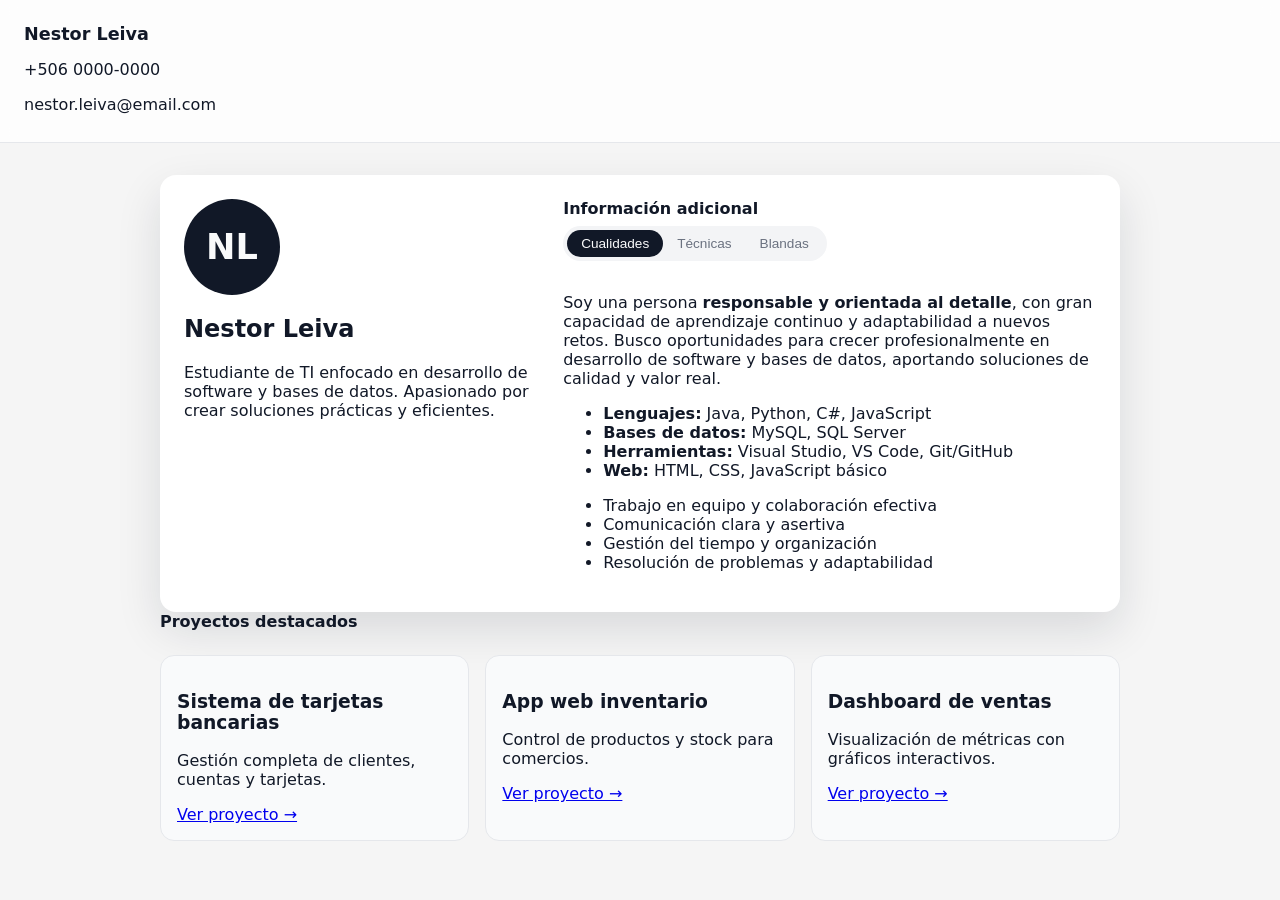
==== index.html @ b4710c5a "add web index" ====
<!DOCTYPE html>
<html lang="es">

<head>
    <meta charset="UTF-8">
    <meta name="viewport" content="width=device-width, initial-scale=1.0">
    <title>Nestor Leiva - Portafolio</title>
    <link rel="stylesheet" href="estilos.css">
</head>

<body>
    <!-- Header fijo con datos siempre visibles -->
    <header class="header">
        <div class="header-content">
            <h1>Nestor Leiva</h1>
            <div class="contact-info">
                <p>+506 0000-0000</p>
                <p>nestor.leiva@email.com</p>
            </div>
        </div>
    </header>

    <main class="main-wrapper">
        <!-- Card principal -->
        <div class="card">
            <!-- Avatar -->
            <div class="profile-section">
                <div class="avatar">NL</div>
                <h2 class="name">Nestor Leiva</h2>
                <p class="bio">
                    Estudiante de TI enfocado en desarrollo de software y bases de datos.
                    Apasionado por crear soluciones prácticas y eficientes.
                </p>
            </div>

            <!-- Secciones dinámicas con tabs -->
            <div class="content-section">
                <div class="section-title">Información adicional</div>

                <!-- Tabs -->
                <div class="tabs">
                    <button class="tab-btn active" data-section="cualidades">Cualidades</button>
                    <button class="tab-btn" data-section="tecnicas">Técnicas</button>
                    <button class="tab-btn" data-section="blandas">Blandas</button>
                </div>

                <!-- Contenido de tabs -->
                <div id="cualidades" class="tab-content active">
                    <p>
                        Soy una persona <strong>responsable y orientada al detalle</strong>, con gran capacidad
                        de aprendizaje continuo y adaptabilidad a nuevos retos. Busco oportunidades para crecer
                        profesionalmente en desarrollo de software y bases de datos, aportando soluciones de
                        calidad y valor real.
                    </p>
                </div>

                <div id="tecnicas" class="tab-content">
                    <ul class="skills-list">
                        <li><strong>Lenguajes:</strong> Java, Python, C#, JavaScript</li>
                        <li><strong>Bases de datos:</strong> MySQL, SQL Server</li>
                        <li><strong>Herramientas:</strong> Visual Studio, VS Code, Git/GitHub</li>
                        <li><strong>Web:</strong> HTML, CSS, JavaScript básico</li>
                    </ul>
                </div>

                <div id="blandas" class="tab-content">
                    <ul class="skills-list">
                        <li>Trabajo en equipo y colaboración efectiva</li>
                        <li>Comunicación clara y asertiva</li>
                        <li>Gestión del tiempo y organización</li>
                        <li>Resolución de problemas y adaptabilidad</li>
                    </ul>
                </div>
            </div>
        </div>

        <!-- Proyectos -->
        <div class="projects-section">
            <div class="section-title">Proyectos destacados</div>

            <div class="projects-grid">
                <div class="project-card">
                    <h3>Sistema de tarjetas bancarias</h3>
                    <p>Gestión completa de clientes, cuentas y tarjetas.</p>
                    <a href="proyecto1.html" class="project-link">Ver proyecto →</a>
                </div>

                <div class="project-card">
                    <h3>App web inventario</h3>
                    <p>Control de productos y stock para comercios.</p>
                    <a href="proyecto2.html" class="project-link">Ver proyecto →</a>
                </div>

                <div class="project-card">
                    <h3>Dashboard de ventas</h3>
                    <p>Visualización de métricas con gráficos interactivos.</p>
                    <a href="proyecto3.html" class="project-link">Ver proyecto →</a>
                </div>
            </div>
        </div>
    </main>

    <script src="script.js"></script>
</body>

</html>
---- estilos.css ----
body {
  margin: 0;
  min-height: 100vh;
  background: #f5f5f5;
  color: #111827;
  font-family: system-ui, -apple-system, BlinkMacSystemFont, "Segoe UI", sans-serif;
}

.header {
  position: sticky;
  top: 0;
  z-index: 10;
  background: #ffffffcc;
  backdrop-filter: blur(8px);
  border-bottom: 1px solid #e5e7eb;
  padding: 12px 24px;
  display: flex;
  justify-content: space-between;
  align-items: center;
}

.header h1 {
  font-size: 1.1rem;
  font-weight: 600;
}

.header .contact {
  font-size: 0.9rem;
  text-align: right;
}

.main-wrapper {
  max-width: 960px;
  margin: 32px auto;
  padding: 0 16px;
}

.card {
  background: #ffffff;
  border-radius: 16px;
  padding: 24px;
  box-shadow: 0 18px 45px rgba(15, 23, 42, 0.12);
  display: grid;
  grid-template-columns: minmax(0, 2fr) minmax(0, 3fr);
  gap: 24px;
}

.avatar {
  width: 96px;
  height: 96px;
  border-radius: 999px;
  background: #111827;
  color: #f9fafb;
  display: flex;
  align-items: center;
  justify-content: center;
  font-size: 2.2rem;
  font-weight: 600;
  margin-bottom: 16px;
}

.section-title {
  font-size: 1rem;
  font-weight: 600;
  margin-bottom: 8px;
}

.tabs {
  display: inline-flex;
  border-radius: 999px;
  background: #f3f4f6;
  padding: 4px;
  margin-bottom: 16px;
}

.tab-btn {
  border: none;
  background: transparent;
  padding: 6px 14px;
  border-radius: 999px;
  font-size: 0.85rem;
  cursor: pointer;
  color: #6b7280;
}

.tab-btn.active {
  background: #111827;
  color: #f9fafb;
}

.hidden {
  display: none;
}

.projects-grid {
  margin-top: 24px;
  display: grid;
  grid-template-columns: repeat(auto-fit, minmax(220px, 1fr));
  gap: 16px;
}

.project-card {
  background: #f9fafb;
  border-radius: 14px;
  padding: 16px;
  border: 1px solid #e5e7eb;
}

.btn {
  display: inline-block;
  margin-top: 10px;
  padding: 8px 12px;
  border-radius: 999px;
  text-decoration: none;
  font-size: 0.85rem;
  background: #111827;
  color: #f9fafb;
}
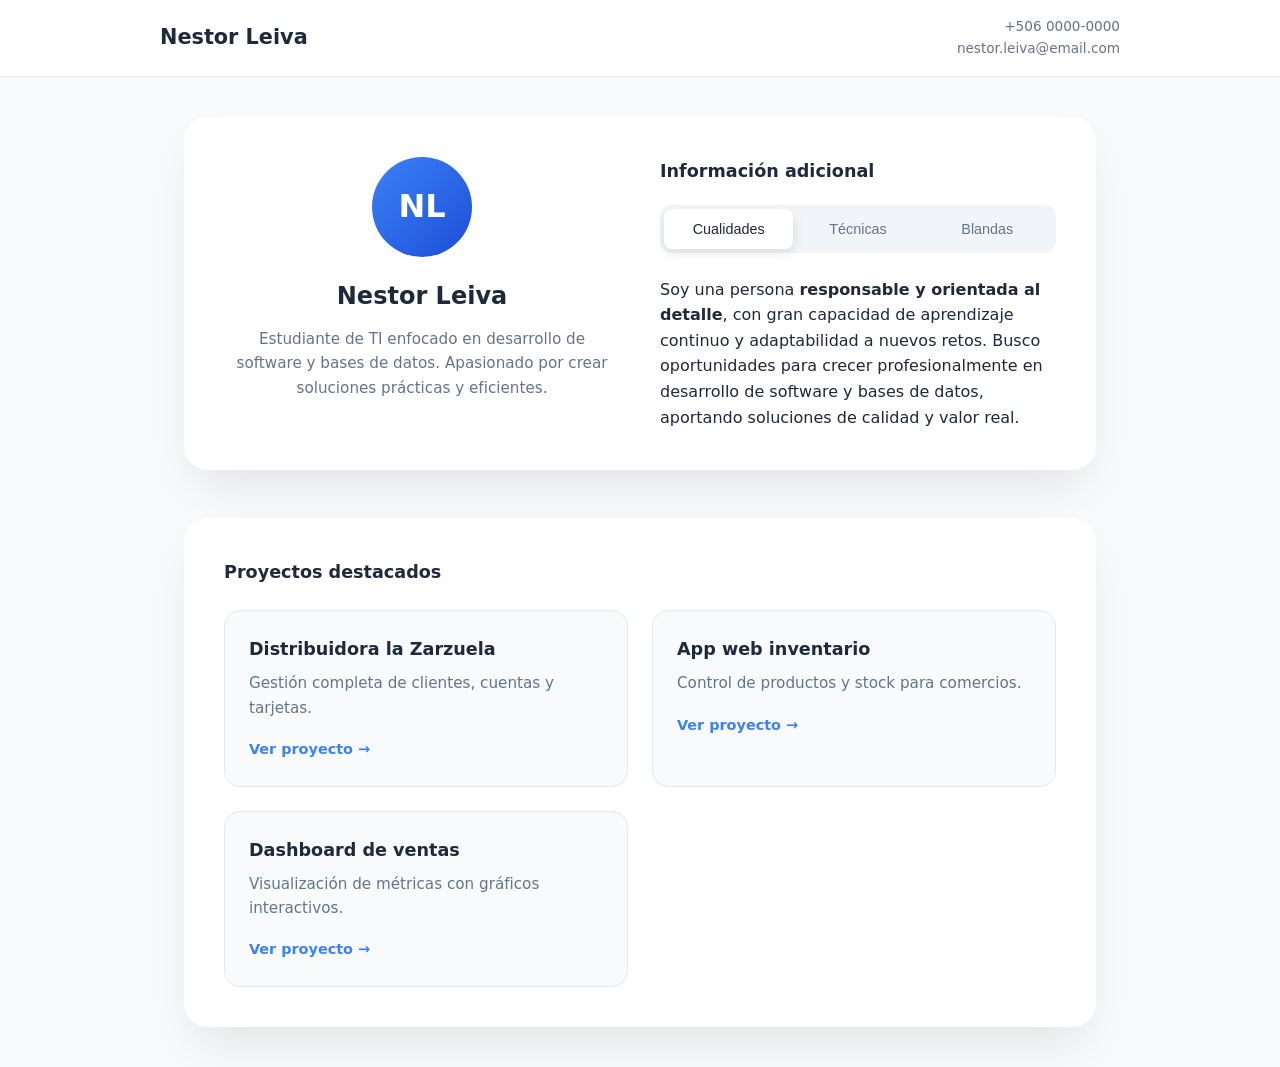
==== commit 57df2c0d: "cambios link proyecto 1" ====
--- a/index.html
+++ b/index.html
@@ -80,7 +80,7 @@
 
             <div class="projects-grid">
                 <div class="project-card">
-                    <h3>Sistema de tarjetas bancarias</h3>
+                    <h3>Distribuidora la Zarzuela</h3>
                     <p>Gestión completa de clientes, cuentas y tarjetas.</p>
                     <a href="proyecto1.html" class="project-link">Ver proyecto →</a>
                 </div>
--- a/estilos.css
+++ b/estilos.css
@@ -1,118 +1,441 @@
+* {
+  margin: 0;    /* Elimina márgenes por defecto */
+  padding: 0;   /* Elimina rellenos por defecto */
+  box-sizing: border-box; /* Ancho/alto incluye border+padding */
+}
+
 body {
-  margin: 0;
-  min-height: 100vh;
-  background: #f5f5f5;
-  color: #111827;
   font-family: system-ui, -apple-system, BlinkMacSystemFont, "Segoe UI", sans-serif;
+  background: #f8fafc;
+  color: #1e293b;
+  line-height: 1.6;
 }
 
 .header {
   position: sticky;
   top: 0;
-  z-index: 10;
-  background: #ffffffcc;
-  backdrop-filter: blur(8px);
-  border-bottom: 1px solid #e5e7eb;
-  padding: 12px 24px;
+  z-index: 100;
+  background: rgba(255, 255, 255, 0.95);
+  backdrop-filter: blur(20px);
+  border-bottom: 1px solid #e2e8f0;
+  padding: 16px 24px;
+}
+
+.header-content {
+  max-width: 960px;
+  margin: 0 auto;
   display: flex;
   justify-content: space-between;
   align-items: center;
 }
 
 .header h1 {
-  font-size: 1.1rem;
-  font-weight: 600;
-}
-
-.header .contact {
-  font-size: 0.9rem;
+  font-size: 1.3rem;
+  font-weight: 700;
+  color: #1e293b;
+}
+
+.contact-info p {
+  font-size: 0.85rem;
+  color: #64748b;
+  margin: 0;
   text-align: right;
 }
 
 .main-wrapper {
   max-width: 960px;
-  margin: 32px auto;
-  padding: 0 16px;
+  margin: 0 auto;
+  padding: 40px 24px;
 }
 
 .card {
   background: #ffffff;
-  border-radius: 16px;
-  padding: 24px;
-  box-shadow: 0 18px 45px rgba(15, 23, 42, 0.12);
+  border-radius: 24px;
+  padding: 40px;
+  box-shadow: 0 25px 50px -12px rgba(0, 0, 0, 0.1);
   display: grid;
-  grid-template-columns: minmax(0, 2fr) minmax(0, 3fr);
-  gap: 24px;
+  grid-template-columns: 1fr 1fr;
+  gap: 40px;
+  margin-bottom: 48px;
+}
+
+.profile-section {
+  text-align: center;
 }
 
 .avatar {
-  width: 96px;
-  height: 96px;
-  border-radius: 999px;
-  background: #111827;
-  color: #f9fafb;
+  width: 100px;
+  height: 100px;
+  border-radius: 50%;
+  background: linear-gradient(135deg, #3b82f6, #1d4ed8);
+  color: white;
   display: flex;
   align-items: center;
   justify-content: center;
-  font-size: 2.2rem;
-  font-weight: 600;
-  margin-bottom: 16px;
+  font-size: 2rem;
+  font-weight: 700;
+  margin: 0 auto 20px;
+}
+
+.name {
+  font-size: 1.5rem;
+  font-weight: 700;
+  margin-bottom: 12px;
+  color: #1e293b;
+}
+
+.bio {
+  color: #64748b;
+  font-size: 0.95rem;
 }
 
 .section-title {
-  font-size: 1rem;
-  font-weight: 600;
-  margin-bottom: 8px;
+  font-size: 1.1rem;
+  font-weight: 700;
+  margin-bottom: 20px;
+  color: #1e293b;
 }
 
 .tabs {
-  display: inline-flex;
-  border-radius: 999px;
-  background: #f3f4f6;
+  display: flex;
+  background: #f1f5f9;
+  border-radius: 12px;
   padding: 4px;
-  margin-bottom: 16px;
+  margin-bottom: 24px;
 }
 
 .tab-btn {
+  flex: 1;
   border: none;
   background: transparent;
-  padding: 6px 14px;
-  border-radius: 999px;
+  padding: 12px 8px;
+  border-radius: 8px;
+  font-size: 0.9rem;
+  cursor: pointer;
+  color: #64748b;
+  font-weight: 500;
+  transition: all 0.2s;
+}
+
+.tab-btn.active,
+.tab-btn:hover {
+  background: #ffffff;
+  color: #1e293b;
+  box-shadow: 0 4px 12px rgba(0, 0, 0, 0.1);
+}
+
+.tab-content {
+  display: none;
+}
+
+.tab-content.active {
+  display: block;
+}
+
+.skills-list {
+  list-style: none;
+}
+
+.skills-list li {
+  padding: 8px 0;
+  color: #475569;
+}
+
+.skills-list li strong {
+  color: #1e293b;
+}
+
+.projects-section {
+  background: #ffffff;
+  border-radius: 24px;
+  padding: 40px;
+  box-shadow: 0 25px 50px -12px rgba(0, 0, 0, 0.1);
+}
+
+.projects-grid {
+  display: grid;
+  grid-template-columns: repeat(auto-fit, minmax(280px, 1fr));
+  gap: 24px;
+  margin-top: 24px;
+}
+
+.project-card {
+  padding: 24px;
+  border-radius: 16px;
+  background: #f8fafc;
+  border: 1px solid #e2e8f0;
+  transition: all 0.2s;
+}
+
+.project-card:hover {
+  transform: translateY(-4px);
+  box-shadow: 0 20px 40px rgba(0, 0, 0, 0.1);
+}
+
+.project-card h3 {
+  font-size: 1.1rem;
+  font-weight: 700;
+  margin-bottom: 8px;
+  color: #1e293b;
+}
+
+.project-card p {
+  color: #64748b;
+  margin-bottom: 16px;
+  font-size: 0.95rem;
+}
+
+.project-link {
+  display: inline-flex;
+  align-items: center;
+  gap: 8px;
+  color: #3b82f6;
+  text-decoration: none;
+  font-weight: 600;
+  font-size: 0.9rem;
+}
+
+.project-link:hover {
+  color: #1d4ed8;
+}
+
+.project-detail-card {
+  background: #ffffff;
+  border-radius: 24px;
+  padding: 48px;
+  box-shadow: 0 25px 50px -12px rgba(0, 0, 0, 0.1);
+  display: grid;
+  grid-template-columns: 1fr 2fr;
+  gap: 48px;
+  margin-bottom: 48px;
+}
+
+.project-image-section {
+  display: flex;
+  flex-direction: column;
+  align-items: center;
+  justify-content: center;
+}
+
+.project-image-placeholder {
+  width: 100%;
+  height: 300px;
+  border-radius: 16px;
+  background: linear-gradient(135deg, #f1f5f9, #e2e8f0);
+  border: 2px dashed #cbd5e1;
+  display: flex;
+  flex-direction: column;
+  align-items: center;
+  justify-content: center;
+  gap: 12px;
+  color: #64748b;
+  font-size: 4rem;
+}
+
+.project-title {
+  font-size: 2.2rem;
+  font-weight: 800;
+  line-height: 1.2;
+  margin-bottom: 16px;
+  background: linear-gradient(135deg, #1e293b, #334155);
+  -webkit-background-clip: text;
+  -webkit-text-fill-color: transparent;
+  background-clip: text;
+}
+
+.project-meta {
+  display: flex;
+  flex-wrap: wrap;
+  gap: 12px;
+  margin-bottom: 32px;
+}
+
+.meta-item {
+  background: #f1f5f9;
+  padding: 6px 12px;
+  border-radius: 20px;
   font-size: 0.85rem;
-  cursor: pointer;
-  color: #6b7280;
-}
-
-.tab-btn.active {
-  background: #111827;
-  color: #f9fafb;
-}
-
-.hidden {
-  display: none;
-}
-
-.projects-grid {
-  margin-top: 24px;
+  font-weight: 500;
+  color: #475569;
+}
+
+.project-description {
+  font-size: 1.05rem;
+  line-height: 1.7;
+  color: #475569;
+  margin-bottom: 32px;
+}
+
+.tech-stack {
   display: grid;
-  grid-template-columns: repeat(auto-fit, minmax(220px, 1fr));
+  grid-template-columns: repeat(auto-fit, minmax(250px, 1fr));
   gap: 16px;
-}
-
-.project-card {
-  background: #f9fafb;
-  border-radius: 14px;
+  margin-bottom: 32px;
+}
+
+.tech-item {
+  background: #f8fafc;
   padding: 16px;
-  border: 1px solid #e5e7eb;
-}
-
-.btn {
-  display: inline-block;
-  margin-top: 10px;
-  padding: 8px 12px;
-  border-radius: 999px;
+  border-radius: 12px;
+  border-left: 4px solid #3b82f6;
+}
+
+.features-list {
+  list-style: none;
+  margin-bottom: 32px;
+}
+
+.features-list li {
+  padding: 12px 0;
+  padding-left: 24px;
+  position: relative;
+  color: #475569;
+}
+
+.features-list li::before {
+  content: "✓";
+  position: absolute;
+  left: 0;
+  color: #10b981;
+  font-weight: bold;
+}
+
+.academic-info {
+  background: linear-gradient(135deg, #f8fafc, #f1f5f9);
+  padding: 24px;
+  border-radius: 16px;
+  border-left: 4px solid #f59e0b;
+}
+
+.back-btn {
+  display: inline-flex;
+  align-items: center;
+  gap: 8px;
+  color: #3b82f6;
   text-decoration: none;
-  font-size: 0.85rem;
-  background: #111827;
-  color: #f9fafb;
-}
+  font-weight: 600;
+  font-size: 0.95rem;
+  padding: 8px 16px;
+  border-radius: 8px;
+  background: rgba(59, 130, 246, 0.1);
+  transition: all 0.2s;
+}
+
+.back-btn:hover {
+  background: rgba(59, 130, 246, 0.2);
+  color: #1d4ed8;
+}
+
+/* RESPONSIVE PARA PROYECTOS */
+@media (max-width: 768px) {
+  .project-detail-card {
+    grid-template-columns: 1fr;
+    gap: 32px;
+    padding: 32px 24px;
+  }
+  
+  .project-image-placeholder {
+    height: 200px;
+  }
+  
+  .project-title {
+    font-size: 1.8rem;
+  }
+}
+
+
+/* repositorio Git*/
+
+.project-image {
+  width: 100%;
+  height: 300px;
+  object-fit: cover;
+  border-radius: 16px;
+  box-shadow: 0 10px 30px rgba(0,0,0,0.2);
+}
+
+.github-link {
+  margin: 24px 0;
+  text-align: center;
+}
+
+.github-btn {
+  display: inline-flex !important;
+  align-items: center;
+  gap: 12px;
+  padding: 14px 24px;
+  background: linear-gradient(135deg, #24292e, #1a1f23);
+  color: white !important;
+  text-decoration: none !important;
+  border-radius: 12px;
+  font-weight: 600;
+  font-size: 1rem;
+  transition: all 0.3s ease;
+  box-shadow: 0 8px 25px rgba(36, 41, 46, 0.3);
+  border: none;
+}
+
+.github-btn:hover {
+  transform: translateY(-2px);
+  box-shadow: 0 12px 35px rgba(36, 41, 46, 0.4);
+  background: linear-gradient(135deg, #2d363b, #21262d);
+}
+
+
+
+
+
+
+
+
+
+
+
+
+
+
+
+
+
+
+
+
+
+
+
+
+
+
+
+
+
+
+
+/* Responsive */
+@media (max-width: 768px) {
+  .header-content {
+    flex-direction: column;
+    gap: 8px;
+    text-align: center;
+  }
+
+  .card {
+    grid-template-columns: 1fr;
+    gap: 32px;
+    padding: 32px 24px;
+  }
+
+  .main-wrapper,
+  .projects-section {
+    padding: 24px 16px;
+  }
+
+  .tabs {
+    flex-direction: column;
+  }
+
+  .tab-btn {
+    margin-bottom: 4px;
+  }
+}
+
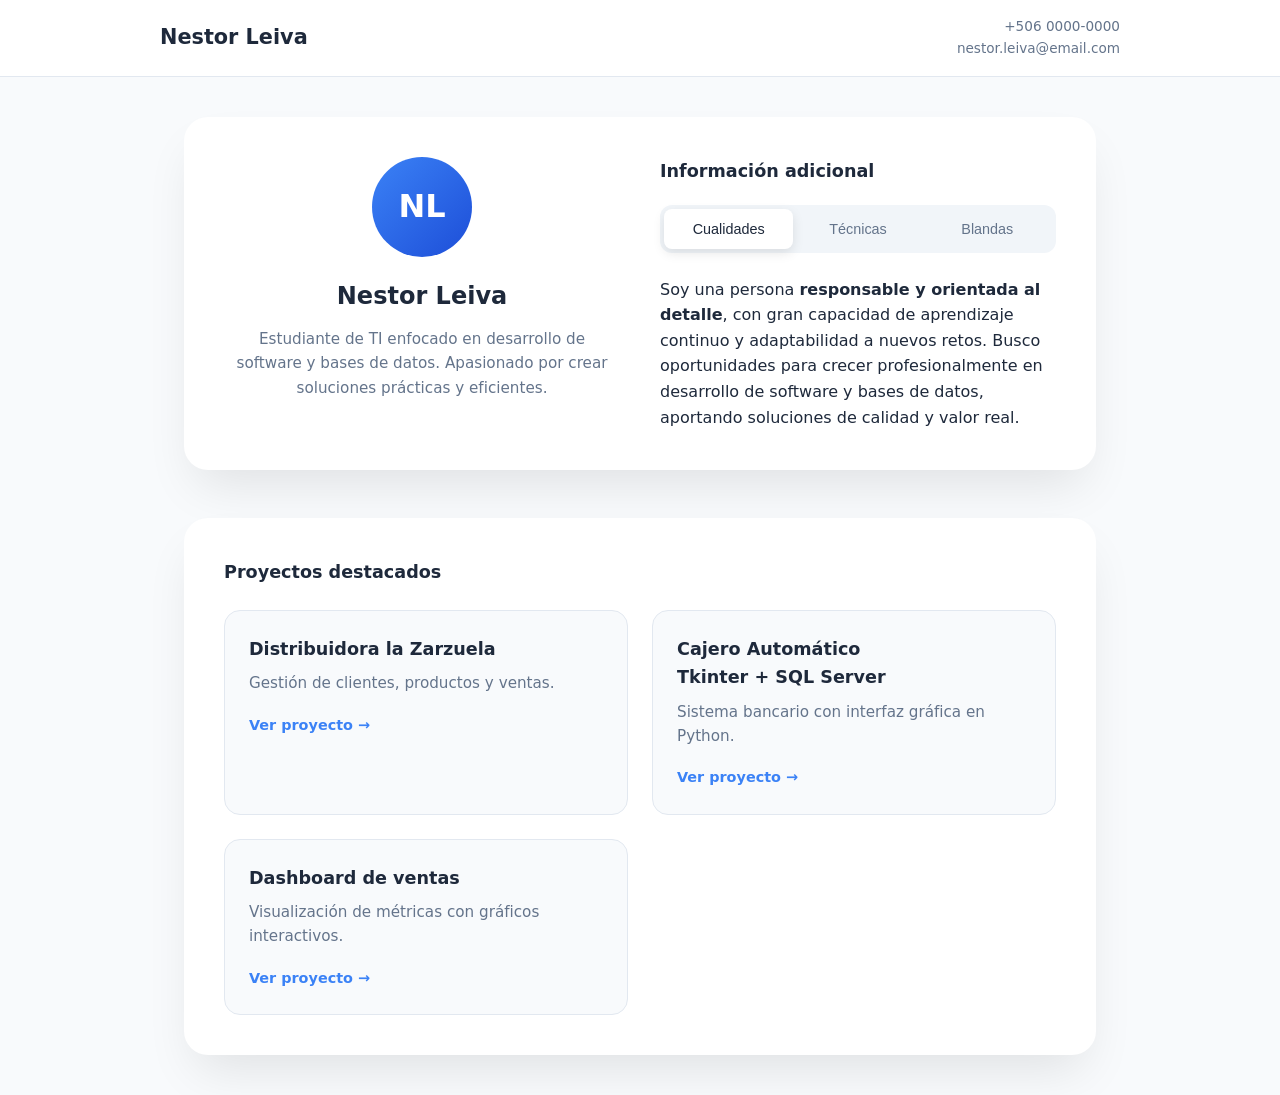
==== commit ee14bee7: "add link proyecto2" ====
--- a/index.html
+++ b/index.html
@@ -81,13 +81,13 @@
             <div class="projects-grid">
                 <div class="project-card">
                     <h3>Distribuidora la Zarzuela</h3>
-                    <p>Gestión completa de clientes, cuentas y tarjetas.</p>
+                    <p>Gestión  de clientes, productos y ventas.</p>
                     <a href="proyecto1.html" class="project-link">Ver proyecto →</a>
                 </div>
 
                 <div class="project-card">
-                    <h3>App web inventario</h3>
-                    <p>Control de productos y stock para comercios.</p>
+                    <h3>Cajero Automático<br>Tkinter + SQL Server</h3>
+                    <p>Sistema bancario con interfaz gráfica en Python.</p>
                     <a href="proyecto2.html" class="project-link">Ver proyecto →</a>
                 </div>
 
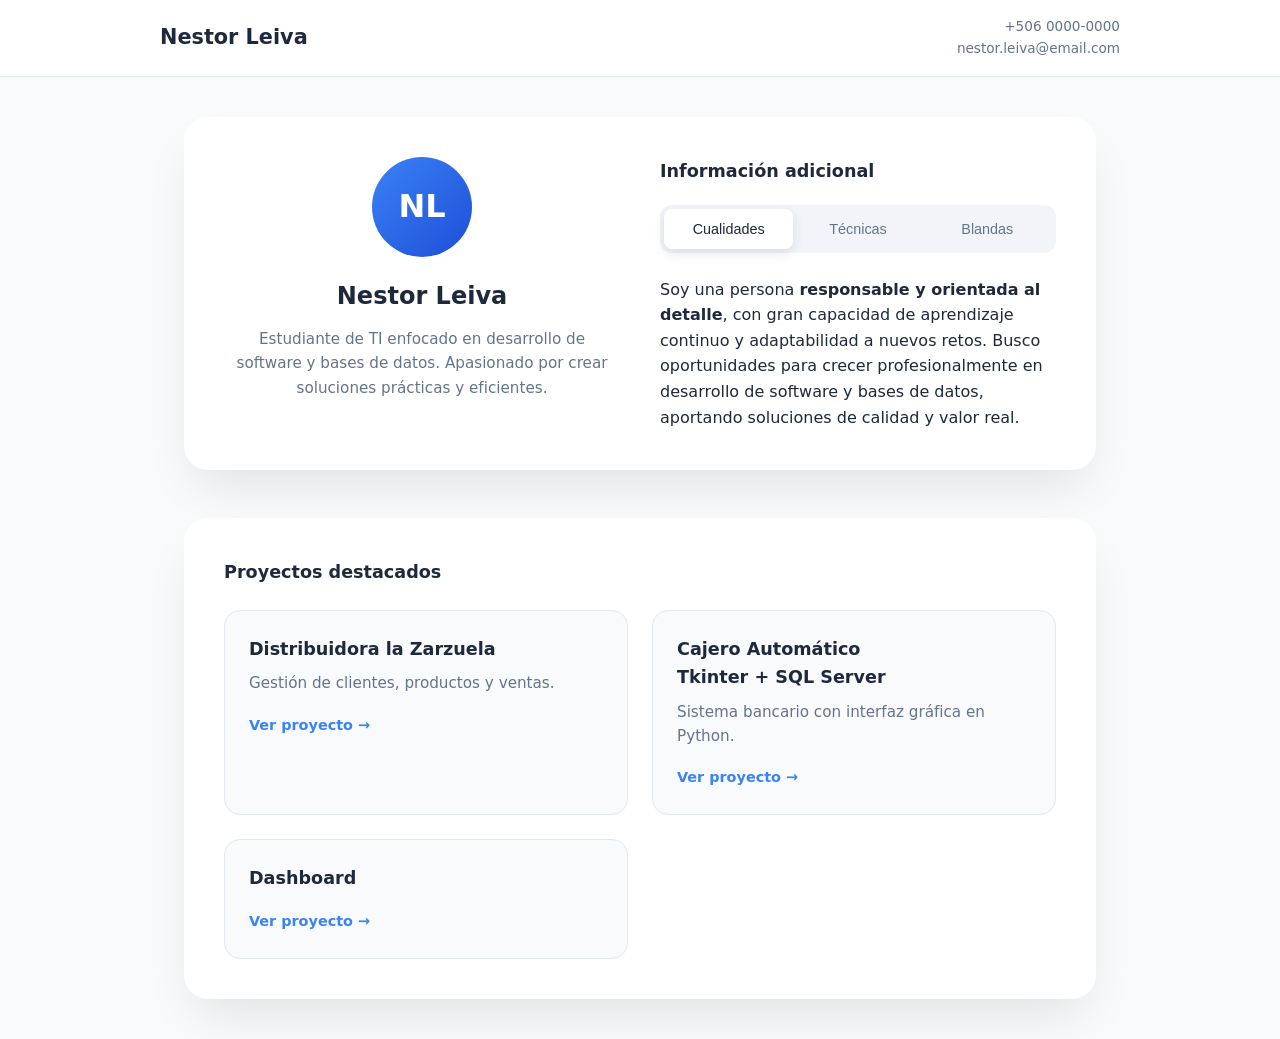
==== commit 784755d9: "mod proyecto 2" ====
--- a/index.html
+++ b/index.html
@@ -92,8 +92,8 @@
                 </div>
 
                 <div class="project-card">
-                    <h3>Dashboard de ventas</h3>
-                    <p>Visualización de métricas con gráficos interactivos.</p>
+                    <h3>Dashboard </h3>
+                    <p> </p>
                     <a href="proyecto3.html" class="project-link">Ver proyecto →</a>
                 </div>
             </div>
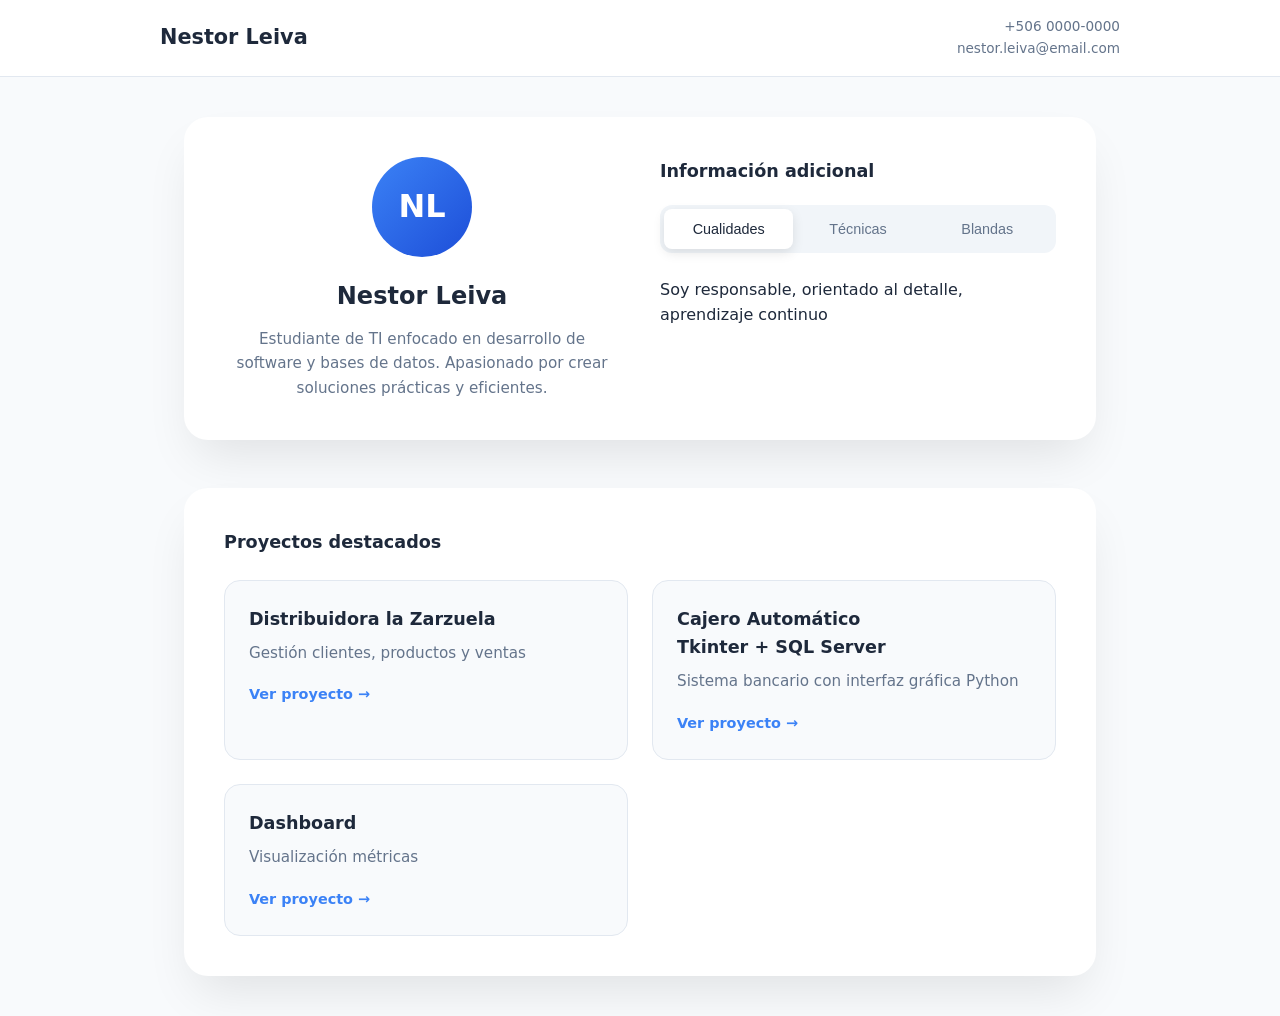
==== commit 94d9faa1: "mod general minima" ====
--- a/index.html
+++ b/index.html
@@ -1,105 +1,120 @@
 <!DOCTYPE html>
 <html lang="es">
 
+<!-- HEAD -->
+
 <head>
-    <meta charset="UTF-8">
-    <meta name="viewport" content="width=device-width, initial-scale=1.0">
+    <meta charset="UTF-8"> <!-- Codificación UTF-8 -->
+    <meta name="viewport" content="width=device-width, initial-scale=1.0"> <!-- Responsive -->
     <title>Nestor Leiva - Portafolio</title>
-    <link rel="stylesheet" href="estilos.css">
+    <link rel="stylesheet" href="estilos.css"> <!-- Estilos CSS -->
 </head>
 
+<!-- BODY -->
+
 <body>
-    <!-- Header fijo con datos siempre visibles -->
+    <!-- HEADER FIJO -->
     <header class="header">
         <div class="header-content">
-            <h1>Nestor Leiva</h1>
+            <h1>Nestor Leiva</h1> <!-- Nombre principal -->
+
+            <!-- CONTACTO -->
             <div class="contact-info">
-                <p>+506 0000-0000</p>
-                <p>nestor.leiva@email.com</p>
+                <p>+506 0000-0000</p> <!-- Teléfono -->
+                <p>nestor.leiva@email.com</p> <!-- Email -->
             </div>
         </div>
     </header>
 
+    <!-- MAIN -->
     <main class="main-wrapper">
-        <!-- Card principal -->
+
+        <!-- CARD PERFIL -->
         <div class="card">
-            <!-- Avatar -->
+
+            <!-- AVATAR IZQUIERDO -->
             <div class="profile-section">
-                <div class="avatar">NL</div>
-                <h2 class="name">Nestor Leiva</h2>
+                <div class="avatar">NL</div> <!-- Iniciales perfil -->
+                <h2 class="name">Nestor Leiva</h2> <!-- Nombre completo -->
+
+                <!-- BIO -->
                 <p class="bio">
                     Estudiante de TI enfocado en desarrollo de software y bases de datos.
                     Apasionado por crear soluciones prácticas y eficientes.
                 </p>
             </div>
 
-            <!-- Secciones dinámicas con tabs -->
+            <!-- HABILIDADES DERECHA -->
             <div class="content-section">
                 <div class="section-title">Información adicional</div>
 
-                <!-- Tabs -->
+                <!-- BOTONES TABS -->
                 <div class="tabs">
                     <button class="tab-btn active" data-section="cualidades">Cualidades</button>
                     <button class="tab-btn" data-section="tecnicas">Técnicas</button>
                     <button class="tab-btn" data-section="blandas">Blandas</button>
                 </div>
 
-                <!-- Contenido de tabs -->
+                <!-- TAB 1 - CUALIDADES -->
                 <div id="cualidades" class="tab-content active">
-                    <p>
-                        Soy una persona <strong>responsable y orientada al detalle</strong>, con gran capacidad
-                        de aprendizaje continuo y adaptabilidad a nuevos retos. Busco oportunidades para crecer
-                        profesionalmente en desarrollo de software y bases de datos, aportando soluciones de
-                        calidad y valor real.
-                    </p>
+                    <p>Soy responsable, orientado al detalle, aprendizaje continuo</p>
                 </div>
 
+                <!-- TAB 2 - TÉCNICAS -->
                 <div id="tecnicas" class="tab-content">
                     <ul class="skills-list">
                         <li><strong>Lenguajes:</strong> Java, Python, C#, JavaScript</li>
                         <li><strong>Bases de datos:</strong> MySQL, SQL Server</li>
-                        <li><strong>Herramientas:</strong> Visual Studio, VS Code, Git/GitHub</li>
+                        <li><strong>Herramientas:</strong> Visual Studio, VS Code, Git</li>
                         <li><strong>Web:</strong> HTML, CSS, JavaScript básico</li>
                     </ul>
                 </div>
 
+                <!-- TAB 3 - BLANDAS -->
                 <div id="blandas" class="tab-content">
                     <ul class="skills-list">
-                        <li>Trabajo en equipo y colaboración efectiva</li>
-                        <li>Comunicación clara y asertiva</li>
-                        <li>Gestión del tiempo y organización</li>
-                        <li>Resolución de problemas y adaptabilidad</li>
+                        <li>Trabajo en equipo</li>
+                        <li>Comunicación clara</li>
+                        <li>Gestión del tiempo</li>
+                        <li>Resolución problemas</li>
                     </ul>
                 </div>
             </div>
         </div>
 
-        <!-- Proyectos -->
+        <!-- PROYECTOS -->
         <div class="projects-section">
             <div class="section-title">Proyectos destacados</div>
 
+            <!-- GRID 3 PROYECTOS -->
             <div class="projects-grid">
+
+                <!-- PROYECTO 1 -->
                 <div class="project-card">
                     <h3>Distribuidora la Zarzuela</h3>
-                    <p>Gestión  de clientes, productos y ventas.</p>
+                    <p>Gestión clientes, productos y ventas</p>
                     <a href="proyecto1.html" class="project-link">Ver proyecto →</a>
                 </div>
 
+                <!-- PROYECTO 2 -->
                 <div class="project-card">
                     <h3>Cajero Automático<br>Tkinter + SQL Server</h3>
-                    <p>Sistema bancario con interfaz gráfica en Python.</p>
+                    <p>Sistema bancario con interfaz gráfica Python</p>
                     <a href="proyecto2.html" class="project-link">Ver proyecto →</a>
                 </div>
 
+                <!-- PROYECTO 3 -->
                 <div class="project-card">
-                    <h3>Dashboard </h3>
-                    <p> </p>
+                    <h3>Dashboard</h3>
+                    <p>Visualización métricas</p>
                     <a href="proyecto3.html" class="project-link">Ver proyecto →</a>
                 </div>
+
             </div>
         </div>
     </main>
 
+    <!-- JAVASCRIPT -->
     <script src="script.js"></script>
 </body>
 
--- a/estilos.css
+++ b/estilos.css
@@ -1,177 +1,199 @@
+/* RESET */
 * {
-  margin: 0;    /* Elimina márgenes por defecto */
-  padding: 0;   /* Elimina rellenos por defecto */
-  box-sizing: border-box; /* Ancho/alto incluye border+padding */
-}
-
+  margin: 0;           /* Márgenes cero */
+  padding: 0;          /* Padding cero */
+  box-sizing: border-box; /* Incluye border/padding */
+}
+
+/* BODY */
 body {
-  font-family: system-ui, -apple-system, BlinkMacSystemFont, "Segoe UI", sans-serif;
-  background: #f8fafc;
-  color: #1e293b;
-  line-height: 1.6;
-}
-
+  font-family: system-ui, sans-serif; /* Fuente moderna */
+  background: #f8fafc;  /* Fondo gris claro */
+  color: #1e293b;       /* Texto gris oscuro */
+  line-height: 1.6;     /* Espaciado líneas */
+}
+
+/* HEADER */
 .header {
-  position: sticky;
+  position: sticky;     /* Fijo arriba scroll */
   top: 0;
-  z-index: 100;
-  background: rgba(255, 255, 255, 0.95);
-  backdrop-filter: blur(20px);
-  border-bottom: 1px solid #e2e8f0;
-  padding: 16px 24px;
-}
-
+  z-index: 100;         /* Siempre visible */
+  background: rgba(255,255,255,0.95); /* Blanco transparente */
+  backdrop-filter: blur(20px); /* Efecto cristal */
+  border-bottom: 1px solid #e2e8f0; /* Borde sutil */
+  padding: 16px 24px;   /* Espaciado interno */
+}
+
+/* HEADER CONTENT */
 .header-content {
-  max-width: 960px;
-  margin: 0 auto;
-  display: flex;
-  justify-content: space-between;
-  align-items: center;
-}
-
+  max-width: 960px;     /* Ancho máximo */
+  margin: 0 auto;       /* Centrado */
+  display: flex;        /* Flex horizontal */
+  justify-content: space-between; /* Espaciado extremos */
+  align-items: center;  /* Vertical centrado */
+}
+
+/* TÍTULO HEADER */
 .header h1 {
-  font-size: 1.3rem;
-  font-weight: 700;
-  color: #1e293b;
-}
-
+  font-size: 1.3rem;    /* Tamaño título */
+  font-weight: 700;     /* Negrita */
+  color: #1e293b;       /* Color principal */
+}
+
+/* CONTACTO */
 .contact-info p {
-  font-size: 0.85rem;
-  color: #64748b;
-  margin: 0;
-  text-align: right;
-}
-
+  font-size: 0.85rem;   /* Texto pequeño */
+  color: #64748b;       /* Gris claro */
+  margin: 0;            /* Sin margen */
+  text-align: right;    /* Alineado derecha */
+}
+
+/* MAIN */
 .main-wrapper {
-  max-width: 960px;
-  margin: 0 auto;
-  padding: 40px 24px;
-}
-
+  max-width: 960px;     /* Ancho máximo */
+  margin: 0 auto;       /* Centrado */
+  padding: 40px 24px;   /* Espaciado generoso */
+}
+
+/* CARD PRINCIPAL */
 .card {
-  background: #ffffff;
-  border-radius: 24px;
-  padding: 40px;
-  box-shadow: 0 25px 50px -12px rgba(0, 0, 0, 0.1);
-  display: grid;
-  grid-template-columns: 1fr 1fr;
-  gap: 40px;
-  margin-bottom: 48px;
-}
-
+  background: #ffffff;  /* Fondo blanco */
+  border-radius: 24px;  /* Esquinas redondeadas */
+  padding: 40px;        /* Espacio interno */
+  box-shadow: 0 25px 50px -12px rgba(0,0,0,0.1); /* Sombra suave */
+  display: grid;        /* Layout grid */
+  grid-template-columns: 1fr 1fr; /* 2 columnas */
+  gap: 40px;            /* Espacio columnas */
+  margin-bottom: 48px;  /* Separación abajo */
+}
+
+/* PERFIL */
 .profile-section {
-  text-align: center;
-}
-
+  text-align: center;   /* Centrado */
+}
+
+/* AVATAR */
 .avatar {
-  width: 100px;
+  width: 100px;         /* Tamaño fijo */
   height: 100px;
-  border-radius: 50%;
-  background: linear-gradient(135deg, #3b82f6, #1d4ed8);
+  border-radius: 50%;   /* Círculo */
+  background: linear-gradient(135deg, #3b82f6, #1d4ed8); /* Gradiente */
   color: white;
   display: flex;
   align-items: center;
   justify-content: center;
-  font-size: 2rem;
+  font-size: 2rem;      /* Letra grande */
   font-weight: 700;
-  margin: 0 auto 20px;
-}
-
+  margin: 0 auto 20px;  /* Centrado + margen abajo */
+}
+
+/* NOMBRE */
 .name {
-  font-size: 1.5rem;
-  font-weight: 700;
-  margin-bottom: 12px;
+  font-size: 1.5rem;    /* Tamaño grande */
+  font-weight: 700;     /* Negrita */
+  margin-bottom: 12px;  /* Espacio abajo */
   color: #1e293b;
 }
 
+/* BIO */
 .bio {
-  color: #64748b;
-  font-size: 0.95rem;
-}
-
+  color: #64748b;       /* Gris claro */
+  font-size: 0.95rem;   /* Tamaño mediano */
+}
+
+/* TÍTULOS SECCIONES */
 .section-title {
-  font-size: 1.1rem;
-  font-weight: 700;
-  margin-bottom: 20px;
+  font-size: 1.1rem;    /* Tamaño título */
+  font-weight: 700;     /* Negrita */
+  margin-bottom: 20px;  /* Espacio abajo */
   color: #1e293b;
 }
 
+/* TABS */
 .tabs {
-  display: flex;
-  background: #f1f5f9;
-  border-radius: 12px;
-  padding: 4px;
-  margin-bottom: 24px;
-}
-
+  display: flex;        /* Horizontal */
+  background: #f1f5f9;  /* Gris claro */
+  border-radius: 12px;  /* Redondeado */
+  padding: 4px;         /* Separador interno */
+  margin-bottom: 24px;  /* Espacio abajo */
+}
+
+/* BOTONES TABS */
 .tab-btn {
-  flex: 1;
+  flex: 1;              /* Mismo ancho */
   border: none;
   background: transparent;
-  padding: 12px 8px;
+  padding: 12px 8px;    /* Espaciado */
   border-radius: 8px;
   font-size: 0.9rem;
-  cursor: pointer;
-  color: #64748b;
+  cursor: pointer;      /* Mano click */
+  color: #64748b;       /* Gris */
   font-weight: 500;
-  transition: all 0.2s;
-}
-
+  transition: all 0.2s; /* Animación suave */
+}
+
+/* TAB ACTIVO */
 .tab-btn.active,
 .tab-btn:hover {
-  background: #ffffff;
+  background: #ffffff;  /* Blanco activo */
   color: #1e293b;
-  box-shadow: 0 4px 12px rgba(0, 0, 0, 0.1);
-}
-
+  box-shadow: 0 4px 12px rgba(0,0,0,0.1); /* Sombra */
+}
+
+/* CONTENIDO TAB */
 .tab-content {
-  display: none;
+  display: none;        /* Oculto por defecto */
 }
 
 .tab-content.active {
-  display: block;
-}
-
+  display: block;       /* Visible */
+}
+
+/* LISTA HABILIDADES */
 .skills-list {
-  list-style: none;
+  list-style: none;     /* Sin bullets */
 }
 
 .skills-list li {
-  padding: 8px 0;
+  padding: 8px 0;       /* Espaciado vertical */
   color: #475569;
 }
 
 .skills-list li strong {
-  color: #1e293b;
-}
-
+  color: #1e293b;       /* Negrita coloreada */
+}
+
+/* SECCIÓN PROYECTOS */
 .projects-section {
   background: #ffffff;
   border-radius: 24px;
   padding: 40px;
-  box-shadow: 0 25px 50px -12px rgba(0, 0, 0, 0.1);
-}
-
+  box-shadow: 0 25px 50px -12px rgba(0,0,0,0.1);
+}
+
+/* GRID PROYECTOS */
 .projects-grid {
   display: grid;
-  grid-template-columns: repeat(auto-fit, minmax(280px, 1fr));
+  grid-template-columns: repeat(auto-fit, minmax(280px, 1fr)); /* Responsive */
   gap: 24px;
   margin-top: 24px;
 }
 
+/* TARJETAS PROYECTOS */
 .project-card {
   padding: 24px;
   border-radius: 16px;
-  background: #f8fafc;
+  background: #f8fafc;  /* Gris claro */
   border: 1px solid #e2e8f0;
-  transition: all 0.2s;
+  transition: all 0.2s; /* Hover suave */
 }
 
 .project-card:hover {
-  transform: translateY(-4px);
-  box-shadow: 0 20px 40px rgba(0, 0, 0, 0.1);
-}
-
+  transform: translateY(-4px); /* Elevación */
+  box-shadow: 0 20px 40px rgba(0,0,0,0.1);
+}
+
+/* TÍTULOS PROYECTOS */
 .project-card h3 {
   font-size: 1.1rem;
   font-weight: 700;
@@ -185,53 +207,70 @@
   font-size: 0.95rem;
 }
 
+/* LINK PROYECTOS */
 .project-link {
   display: inline-flex;
   align-items: center;
   gap: 8px;
-  color: #3b82f6;
+  color: #3b82f6;       /* Azul */
   text-decoration: none;
   font-weight: 600;
   font-size: 0.9rem;
 }
 
 .project-link:hover {
-  color: #1d4ed8;
-}
-
+  color: #1d4ed8;       /* Azul oscuro */
+}
+
+/* CARD PROYECTO DETALLE */
 .project-detail-card {
   background: #ffffff;
   border-radius: 24px;
   padding: 48px;
-  box-shadow: 0 25px 50px -12px rgba(0, 0, 0, 0.1);
+  box-shadow: 0 25px 50px -12px rgba(0,0,0,0.1);
   display: grid;
-  grid-template-columns: 1fr 2fr;
+  grid-template-columns: 1fr 2fr; /* IMG | TEXTO */
   gap: 48px;
   margin-bottom: 48px;
 }
 
+/* SECCIÓN IMÁGENES */
 .project-image-section {
   display: flex;
   flex-direction: column;
   align-items: center;
-  justify-content: center;
-}
-
-.project-image-placeholder {
+  gap: 40px;            /* Espacio entre imágenes */
+  height: 480px;
+}
+
+/* IMAGEN 1 */
+.gallery-item:nth-child(1) .gallery-image { 
+  height: 260px;        /* Más grande arriba */
+}
+
+/* IMAGEN 2 */
+.gallery-item:nth-child(2) .gallery-image { 
+  height: 160px;        /* Pequeña abajo */
+}
+
+/* ESTILO IMAGENES */
+.gallery-image {
   width: 100%;
-  height: 300px;
+  height: 200px;        /* Base */
+  object-fit: cover;    /* Mantiene proporción */
   border-radius: 16px;
-  background: linear-gradient(135deg, #f1f5f9, #e2e8f0);
-  border: 2px dashed #cbd5e1;
-  display: flex;
-  flex-direction: column;
-  align-items: center;
-  justify-content: center;
-  gap: 12px;
+  box-shadow: 0 10px 30px rgba(0,0,0,0.2);
+}
+
+/* LABEL IMAGENES */
+.gallery-item small {
+  margin-top: 8px;
+  font-size: 0.85rem;
   color: #64748b;
-  font-size: 4rem;
-}
-
+  text-align: center;
+}
+
+/* TÍTULO PROYECTO */
 .project-title {
   font-size: 2.2rem;
   font-weight: 800;
@@ -243,6 +282,7 @@
   background-clip: text;
 }
 
+/* META PROYECTO */
 .project-meta {
   display: flex;
   flex-wrap: wrap;
@@ -259,6 +299,7 @@
   color: #475569;
 }
 
+/* DESCRIPCIÓN */
 .project-description {
   font-size: 1.05rem;
   line-height: 1.7;
@@ -266,6 +307,7 @@
   margin-bottom: 32px;
 }
 
+/* TECH STACK */
 .tech-stack {
   display: grid;
   grid-template-columns: repeat(auto-fit, minmax(250px, 1fr));
@@ -277,9 +319,10 @@
   background: #f8fafc;
   padding: 16px;
   border-radius: 12px;
-  border-left: 4px solid #3b82f6;
-}
-
+  border-left: 4px solid #3b82f6; /* Línea azul */
+}
+
+/* LISTA FEATURES */
 .features-list {
   list-style: none;
   margin-bottom: 32px;
@@ -293,20 +336,22 @@
 }
 
 .features-list li::before {
-  content: "✓";
+  content: "✓";         /* Checkmark */
   position: absolute;
   left: 0;
-  color: #10b981;
+  color: #10b981;       /* Verde */
   font-weight: bold;
 }
 
+/* CONTEXTO ACADÉMICO */
 .academic-info {
   background: linear-gradient(135deg, #f8fafc, #f1f5f9);
   padding: 24px;
   border-radius: 16px;
-  border-left: 4px solid #f59e0b;
-}
-
+  border-left: 4px solid #f59e0b; /* Línea naranja */
+}
+
+/* BOTÓN VOLVER */
 .back-btn {
   display: inline-flex;
   align-items: center;
@@ -317,35 +362,16 @@
   font-size: 0.95rem;
   padding: 8px 16px;
   border-radius: 8px;
-  background: rgba(59, 130, 246, 0.1);
+  background: rgba(59,130,246,0.1);
   transition: all 0.2s;
 }
 
 .back-btn:hover {
-  background: rgba(59, 130, 246, 0.2);
+  background: rgba(59,130,246,0.2);
   color: #1d4ed8;
 }
 
-/* RESPONSIVE PARA PROYECTOS */
-@media (max-width: 768px) {
-  .project-detail-card {
-    grid-template-columns: 1fr;
-    gap: 32px;
-    padding: 32px 24px;
-  }
-  
-  .project-image-placeholder {
-    height: 200px;
-  }
-  
-  .project-title {
-    font-size: 1.8rem;
-  }
-}
-
-
-/* repositorio Git*/
-
+/* IMAGEN SINGLE */
 .project-image {
   width: 100%;
   height: 300px;
@@ -354,64 +380,34 @@
   box-shadow: 0 10px 30px rgba(0,0,0,0.2);
 }
 
+/* BOTÓN GITHUB */
 .github-link {
   margin: 24px 0;
   text-align: center;
 }
 
 .github-btn {
-  display: inline-flex !important;
+  display: inline-flex;
   align-items: center;
   gap: 12px;
   padding: 14px 24px;
-  background: linear-gradient(135deg, #24292e, #1a1f23);
+  background: linear-gradient(135deg, #24292e, #1a1f23); /* GitHub dark */
   color: white !important;
   text-decoration: none !important;
   border-radius: 12px;
   font-weight: 600;
   font-size: 1rem;
   transition: all 0.3s ease;
-  box-shadow: 0 8px 25px rgba(36, 41, 46, 0.3);
-  border: none;
+  box-shadow: 0 8px 25px rgba(36,41,46,0.3);
 }
 
 .github-btn:hover {
-  transform: translateY(-2px);
-  box-shadow: 0 12px 35px rgba(36, 41, 46, 0.4);
+  transform: translateY(-2px); /* Elevación */
+  box-shadow: 0 12px 35px rgba(36,41,46,0.4);
   background: linear-gradient(135deg, #2d363b, #21262d);
 }
 
-
-
-
-
-
-
-
-
-
-
-
-
-
-
-
-
-
-
-
-
-
-
-
-
-
-
-
-
-
-
-/* Responsive */
+/* RESPONSIVE MAIN */
 @media (max-width: 768px) {
   .header-content {
     flex-direction: column;
@@ -420,22 +416,28 @@
   }
 
   .card {
+    grid-template-columns: 1fr; /* 1 columna móvil */
+    gap: 32px;
+    padding: 32px 24px;
+  }
+
+  .main-wrapper,
+  .projects-section {
+    padding: 24px 16px;
+  }
+
+  .tabs {
+    flex-direction: column;
+  }
+
+  .tab-btn {
+    margin-bottom: 4px;
+  }
+
+  /* PROYECTOS MÓVIL */
+  .project-detail-card {
     grid-template-columns: 1fr;
     gap: 32px;
     padding: 32px 24px;
   }
-
-  .main-wrapper,
-  .projects-section {
-    padding: 24px 16px;
-  }
-
-  .tabs {
-    flex-direction: column;
-  }
-
-  .tab-btn {
-    margin-bottom: 4px;
-  }
-}
-
+}
